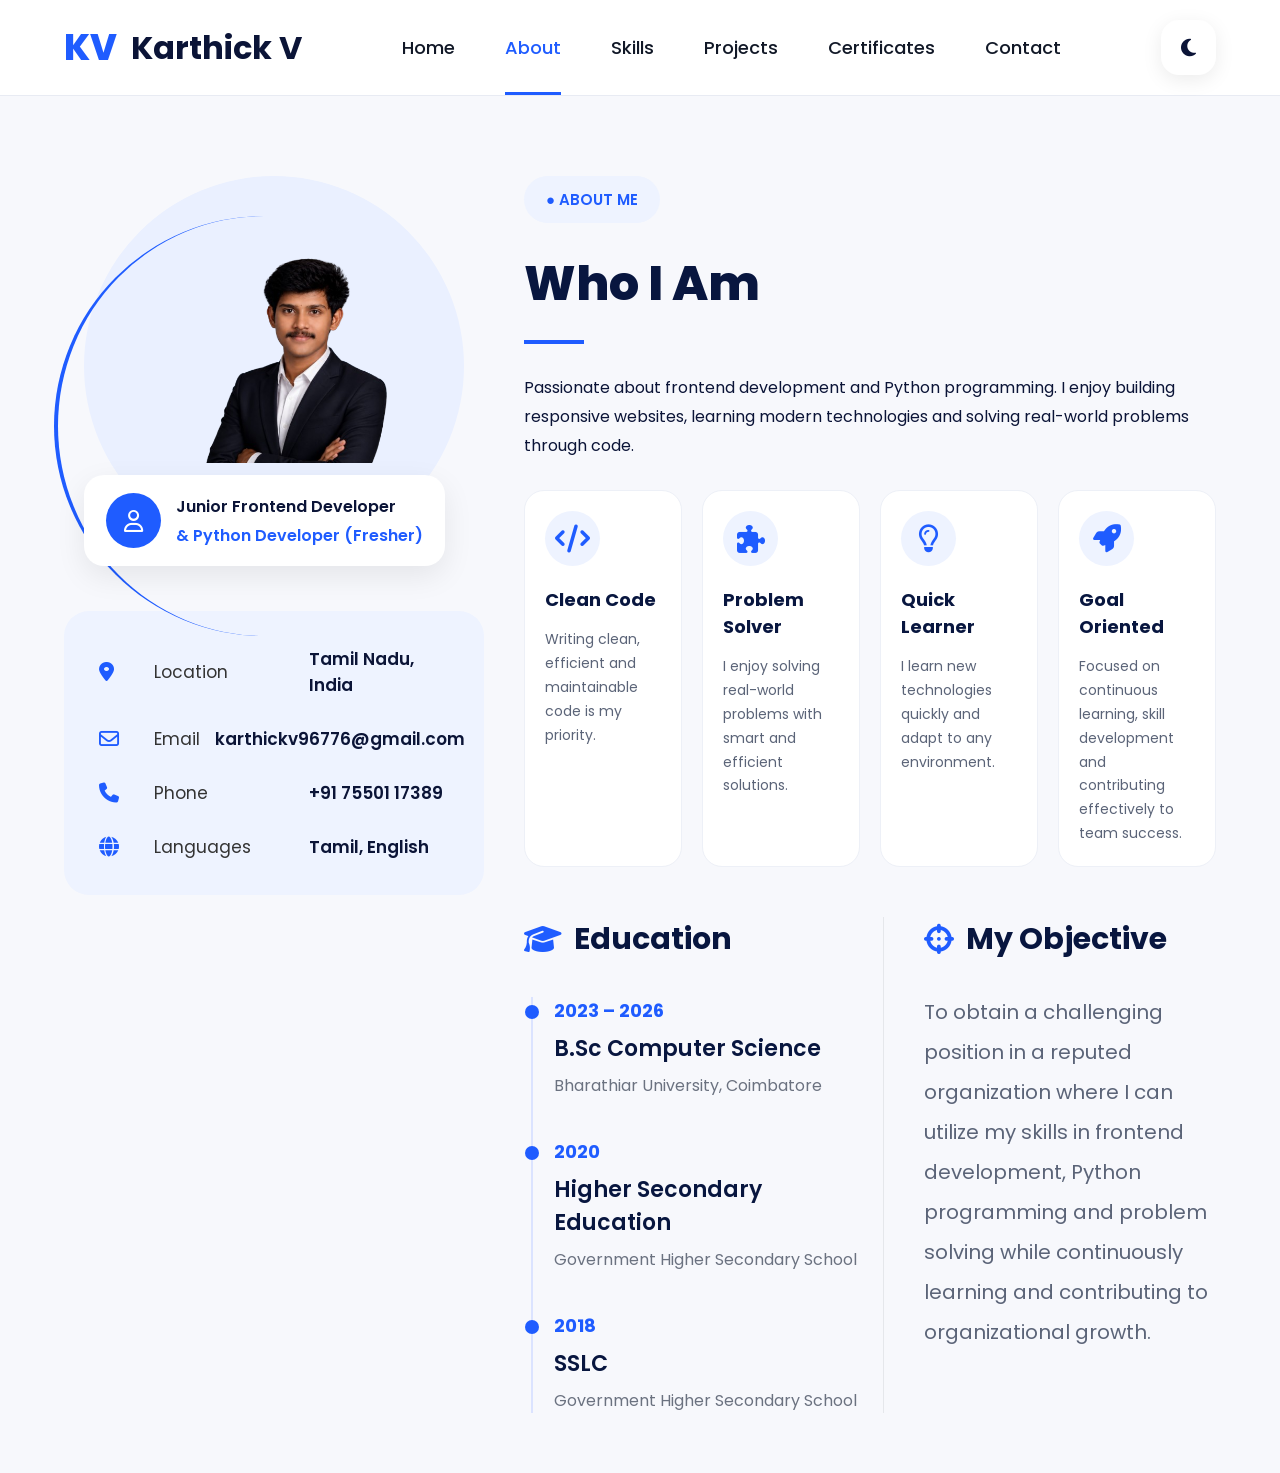
==== about.html @ c457a30e "Initial portfolio website upload" ====
<!DOCTYPE html>
<html lang="en">

<head>

    <meta charset="UTF-8">
    <meta name="viewport" content="width=device-width, initial-scale=1.0">

    <title>About | Karthick V</title>

    <link rel="stylesheet" href="css/about.css">

    <link rel="stylesheet"
        href="https://cdnjs.cloudflare.com/ajax/libs/font-awesome/6.7.2/css/all.min.css">

</head>

<body>

    <!-- ========================= -->
    <!-- HEADER -->
    <!-- ========================= -->

    <header class="header">

        <div class="container">

            <div class="logo">

                <span class="logo-icon">KV</span>

                <h2>Karthick V</h2>

            </div>

            <nav class="navbar">

                <ul class="nav-links">

                    <li><a href="index.html">Home</a></li>

                    <li><a href="about.html" class="active">About</a></li>

                    <li><a href="skills.html">Skills</a></li>

                    <li><a href="projects.html">Projects</a></li>

                    <li><a href="certificates.html">Certificates</a></li>


                    <li><a href="contact.html">Contact</a></li>

                </ul>

            </nav>

            <div class="theme-toggle">

                <i class="fa-solid fa-moon"></i>

            </div>

        </div>

    </header>

    <!-- ========================= -->
    <!-- ABOUT SECTION -->
    <!-- ========================= -->

    <section class="about-section">

        <div class="container about-container">

            <!-- LEFT SIDE -->

            <div class="about-left">

                <div class="image-wrapper">

                    <div class="circle-bg"></div>

                    <div class="curve-design"></div>

                    <img src="assets/images/profile/karthick.png"
                        alt="Karthick V"
                        class="profile-image">

                    <div class="role-card">

                        <div class="role-icon">

                            <i class="fa-regular fa-user"></i>

                        </div>

                        <div class="role-text">

                            <h4>Junior Frontend Developer</h4>

                            <p>& Python Developer (Fresher)</p>

                        </div>

                    </div>

                </div>

                <!-- PERSONAL INFO CARD -->

                <div class="info-card">


                    <div class="info-item">

                        <i class="fa-solid fa-location-dot"></i>

                        <span>Location</span>

                        <strong>Tamil Nadu, India</strong>

                    </div>

                    <div class="info-item">

                        <i class="fa-regular fa-envelope"></i>

                        <span>Email</span>

                        <strong>karthickv96776@gmail.com</strong>

                    </div>

                    <div class="info-item">

                        <i class="fa-solid fa-phone"></i>

                        <span>Phone</span>

                        <strong>+91 75501 17389</strong>

                    </div>

                    <div class="info-item">

                        <i class="fa-solid fa-globe"></i>

                        <span>Languages</span>

                        <strong>Tamil, English</strong>

                    </div>

                </div>

            </div>

            <!-- RIGHT SIDE -->

            <div class="about-right">

                <div class="section-badge">

                    ● ABOUT ME

                </div>

                <h2 class="section-title">

                    Who I Am

                </h2>

                <div class="title-line"></div>

                <p class="about-description">

                    Passionate about frontend development and Python programming. I enjoy building responsive websites, learning modern technologies and solving real-world problems through code.

                </p>

                <!-- FEATURE CARDS -->

                <div class="feature-grid">

                    <div class="feature-card">

                        <div class="feature-icon">

                            <i class="fa-solid fa-code"></i>

                        </div>

                        <h3>Clean Code</h3>

                        <p>
                            Writing clean, efficient and maintainable code is
                            my priority.
                        </p>

                    </div>

                    <div class="feature-card">

                        <div class="feature-icon">

                            <i class="fa-solid fa-puzzle-piece"></i>

                        </div>

                        <h3>Problem Solver</h3>

                        <p>
                            I enjoy solving real-world problems with smart and
                            efficient solutions.
                        </p>

                    </div>

                    <div class="feature-card">

                        <div class="feature-icon">

                            <i class="fa-regular fa-lightbulb"></i>

                        </div>

                        <h3>Quick Learner</h3>

                        <p>
                            I learn new technologies quickly and adapt to any
                            environment.
                        </p>

                    </div>

                    <div class="feature-card">

                        <div class="feature-icon">

                            <i class="fa-solid fa-rocket"></i>

                        </div>

                        <h3>Goal Oriented</h3>

                        <p>
                            Focused on continuous learning, skill development and contributing effectively to team success.
                        </p>

                    </div>

                </div>

                <!-- EDUCATION + OBJECTIVE -->

                <div class="bottom-content">

                    <!-- EDUCATION -->

                    <div class="education-section">

                        <h3>

                            <i class="fa-solid fa-graduation-cap"></i>

                            Education

                        </h3>

                        <div class="timeline">

                            <div class="timeline-item">

                                <h4>2023 – 2026</h4>

                                <p>B.Sc Computer Science</p>

                                <span>
                                    Bharathiar University, Coimbatore
                                </span>

                            </div>

                            <div class="timeline-item">

                                <h4>2020</h4>

                                <p>Higher Secondary Education</p>

                                <span>
                                    Government Higher Secondary School
                                </span>

                            </div>

                            <div class="timeline-item">

                                <h4>2018</h4>

                                <p>SSLC</p>

                                <span>
                                    Government Higher Secondary School
                                </span>

                            </div>

                        </div>

                    </div>

                    <!-- OBJECTIVE -->

                    <div class="objective-section">

                        <h3>

                            <i class="fa-solid fa-crosshairs"></i>

                            My Objective

                        </h3>

                        <p>

                            To obtain a challenging position in a reputed organization where I can utilize my skills in frontend development, Python programming and problem solving while continuously learning and contributing to organizational growth.

                        </p>

                        
                    </div>

                </div>

            </div>

        </div>

    </section>

</body>

</html>
---- css/about.css ----
/* ========================= */
/* GOOGLE FONT */
/* ========================= */

@import url('https://fonts.googleapis.com/css2?family=Poppins:wght@300;400;500;600;700;800&display=swap');

/* ========================= */
/* RESET */
/* ========================= */

*{
    margin:0;
    padding:0;
    box-sizing:border-box;
}

html{
    scroll-behavior:smooth;
}

body{
    font-family:'Poppins',sans-serif;
    background:#f7f8fc;
    color:#0b1437;
    overflow-x:hidden;
}

a{
    text-decoration:none;
}

ul{
    list-style:none;
}

img{
    max-width:100%;
    display:block;
}

/* ========================= */
/* COMMON */
/* ========================= */

.container{
    width:90%;
    max-width:1300px;
    margin:auto;
}

/* ========================= */
/* HEADER */
/* ========================= */

.header{
    width:100%;
    background:#ffffff;
    border-bottom:1px solid #e8ebf3;
    position:sticky;
    top:0;
    z-index:1000;
}

.header .container{
    display:flex;
    justify-content:space-between;
    align-items:center;
    height:95px;
}

/* ========================= */
/* LOGO */
/* ========================= */

.logo{
    display:flex;
    align-items:center;
    gap:14px;
}

.logo-icon{
    font-size:36px;
    font-weight:800;
    color:#1f5cff;
}

.logo h2{
    font-size:32px;
    font-weight:700;
}

/* ========================= */
/* NAVIGATION */
/* ========================= */

.nav-links{
    display:flex;
    align-items:center;
    gap:50px;
}

.nav-links a{
    color:#111827;
    font-size:18px;
    font-weight:500;
    transition:.3s;
    position:relative;
}

.nav-links a:hover{
    color:#1f5cff;
}

.nav-links a.active{
    color:#1f5cff;
}

.nav-links a.active::after{
    content:"";
    position:absolute;
    left:0;
    bottom:-35px;
    width:100%;
    height:3px;
    background:#1f5cff;
}

/* ========================= */
/* THEME TOGGLE */
/* ========================= */

.theme-toggle{
    width:55px;
    height:55px;
    background:#fff;
    border-radius:18px;
    display:flex;
    justify-content:center;
    align-items:center;
    cursor:pointer;
    box-shadow:0 5px 20px rgba(0,0,0,.08);
}

.theme-toggle i{
    font-size:20px;
}

/* ========================= */
/* ABOUT SECTION */
/* ========================= */

.about-section{
    padding:60px 0;
}

.about-container{
    display:grid;
    grid-template-columns:420px 1fr;
    gap:40px;
    align-items:start;
}

/* ========================= */
/* LEFT SIDE */
/* ========================= */

.about-left{
    display:flex;
    flex-direction:column;
    gap:35px;
}

/* ========================= */
/* IMAGE WRAPPER */
/* ========================= */

.image-wrapper{
    position:relative;
    height:420px;
    display:flex;
    justify-content:center;
    align-items:center;
}

/* CIRCLE */

.circle-bg{
    position:absolute;
    width:380px;
    height:380px;
    border-radius:50%;
    background:#eaf0ff;
    z-index:1;
}

/* CURVE */

.curve-design{
    position:absolute;
    width:420px;
    height:420px;
    border-left:4px solid #1f5cff;
    border-radius:50%;
    right:10px;
    top:60px;
    z-index:2;
}

/* IMAGE */

.profile-image{
    width:320px;
    position:relative;
    top:-10px;
    z-index:5;
}

/* ========================= */
/* ROLE CARD */
/* ========================= */

.role-card{
    position:absolute;
    left:20px;
    bottom:10px;

    background:#fff;
    border-radius:20px;

    padding:18px 22px;

    display:flex;
    align-items:center;
    gap:15px;

    min-width:320px;

    z-index:10;

    box-shadow:
    0 10px 30px rgba(0,0,0,.08);
}

.role-icon{
    width:55px;
    height:55px;
    border-radius:50%;

    background:#1f5cff;

    display:flex;
    justify-content:center;
    align-items:center;
}

.role-icon i{
    color:#fff;
    font-size:22px;
}

.role-text h4{
    font-size:16px;
    font-weight:600;
    color:#0b1437;
}

.role-text p{
    color:#1f5cff;
    font-size:16px;
    font-weight:600;
    margin-top:4px;
}

/* ========================= */
/* INFO CARD */
/* ========================= */

.info-card{
    background:#eef3ff;

    border-radius:25px;

    padding:35px;
}

.info-item{
    display:grid;
    grid-template-columns:40px 1fr 1fr;

    align-items:center;

    gap:15px;

    margin-bottom:28px;
}

.info-item:last-child{
    margin-bottom:0;
}

.info-item i{
    color:#1f5cff;
    font-size:20px;
}

.info-item span{
    font-size:17px;
    color:#333;
}

.info-item strong{
    font-size:17px;
    font-weight:600;
    color:#0b1437;
}

/* ========================= */
/* RIGHT SIDE */
/* ========================= */

.about-right{
    padding-top:20px;
}

/* BADGE */

.section-badge{
    display:inline-flex;

    align-items:center;

    gap:10px;

    padding:12px 22px;

    border-radius:30px;

    background:#eef3ff;

    color:#1f5cff;

    font-size:15px;

    font-weight:600;

    margin-bottom:25px;
}

/* TITLE */

.section-title{
    font-size:48px;
    font-weight:800;
    color:#08163f;
}

.title-line{
    width:60px;
    height:4px;
    background:#1f5cff;
    margin:20px 0 30px;
}

/* DESCRIPTION */

.about-description{
    font-size:16px;
    line-height:1.8;
    margin-bottom:30px;
}

/* ========================= */
/* FEATURE CARDS */
/* ========================= */

.feature-grid{
    display:grid;
    grid-template-columns:repeat(4,1fr);
    gap:20px;
    margin-bottom:50px;
}

.feature-card{
    background:#ffffff;
    border:1px solid #edf0f7;
    border-radius:20px;
    padding:20px;
    transition:.3s;
}

.feature-card:hover{
    transform:translateY(-8px);
    box-shadow:0 15px 35px rgba(0,0,0,.08);
}

.feature-icon{
    width:55px;
    height:55px;
    border-radius:50%;
    background:#eef3ff;

    display:flex;
    justify-content:center;
    align-items:center;

    margin-bottom:20px;
}

.feature-icon i{
    color:#1f5cff;
    font-size:28px;
}

.feature-card h3{
    font-size:18px;
    color:#08163f;
    margin-bottom:15px;
}

.feature-card p{
    font-size:14px;
    line-height:1.7;
    color:#5b6478;
}

/* ========================= */
/* BOTTOM CONTENT */
/* ========================= */

.bottom-content{
    display:grid;
    grid-template-columns:1fr 1fr;
    gap:25px;
    margin-top:20px;
}

/* ========================= */
/* EDUCATION SECTION */
/* ========================= */

.education-section h3{
    font-size:30px;
    color:#08163f;
    margin-bottom:35px;

    display:flex;
    align-items:center;
    gap:12px;
}

.education-section h3 i{
    color:#1f5cff;
}

.timeline{
    position:relative;
    padding-left:30px;
}

.timeline::before{
    content:"";
    position:absolute;
    left:7px;
    top:0;
    width:2px;
    height:100%;
    background:#dbe3ff;
}

.timeline-item{
    position:relative;
    margin-bottom:40px;
}

.timeline-item:last-child{
    margin-bottom:0;
}

.timeline-item::before{
    content:"";
    position:absolute;
    left:-29px;
    top:8px;

    width:14px;
    height:14px;

    border-radius:50%;
    background:#1f5cff;
}

.timeline-item h4{
    color:#1f5cff;
    font-size:18px;
    margin-bottom:8px;
}

.timeline-item p{
    font-size:22px;
    font-weight:600;
    color:#08163f;
    margin-bottom:8px;
}

.timeline-item span{
    color:#6b7280;
    font-size:16px;
}

/* ========================= */
/* OBJECTIVE SECTION */
/* ========================= */

.objective-section{
    border-left:1px solid #e5e7eb;
    padding-left:40px;
}

.objective-section h3{
    font-size:30px;
    color:#08163f;
    margin-bottom:30px;

    display:flex;
    align-items:center;
    gap:12px;
}

.objective-section h3 i{
    color:#1f5cff;
}

.objective-section p{
    font-size:20px;
    line-height:2;
    color:#5b6478;
    margin-bottom:35px;
}

/* ========================= */
/* STATS CARD */
/* ========================= */

.stats-card{
    background:#eef3ff;

    border-radius:20px;

    padding:15px;

    display:grid;
    grid-template-columns:repeat(4,1fr);

    gap:20px;
}

.stat{
    text-align:center;
    position:relative;
}

.stat:not(:last-child)::after{
    content:"";
    position:absolute;
    right:-10px;
    top:10px;

    width:1px;
    height:60px;

    background:#d4ddff;
}

.stat h2{
    color:#1f5cff;
    font-size:28px;
    margin-bottom:10px;
}

.stat span{
    color:#08163f;
    font-size:15px;
    font-weight:500;
    line-height:1.5;
}

/* ========================= */
/* RESPONSIVE */
/* ========================= */

@media(max-width:1200px){

    .about-container{
        grid-template-columns:1fr;
    }

    .about-left{
        align-items:center;
    }

    .about-right{
        padding-top:0;
    }

    .feature-grid{
        grid-template-columns:repeat(2,1fr);
    }

}

@media(max-width:992px){

    .bottom-content{
        grid-template-columns:1fr;
    }

    .objective-section{
        border-left:none;
        padding-left:0;
    }

    .stats-card{
        grid-template-columns:repeat(2,1fr);
    }

    .section-title{
        font-size:48px;
    }

}

@media(max-width:768px){

    .nav-links{
        display:none;
    }

    .feature-grid{
        grid-template-columns:1fr;
    }

    .section-title{
        font-size:40px;
    }

    .about-description{
        font-size:18px;
    }

    .info-item{
        grid-template-columns:35px 1fr;
    }

    .info-item strong{
        grid-column:2;
    }

    .stats-card{
        grid-template-columns:1fr;
    }

    .stat:not(:last-child)::after{
        display:none;
    }

}

@media(max-width:576px){

    .image-wrapper{
        height:420px;
    }

    .circle-bg{
        width:320px;
        height:320px;
    }

    .curve-design{
        width:280px;
        height:280px;
    }

    .profile-image{
        width:260px;
    }

    .role-card{
        min-width:260px;
        padding:15px;
    }

    .role-text h4{
        font-size:14px;
    }

    .section-title{
        font-size:34px;
    }

    .objective-section p{
        font-size:17px;
    }

}
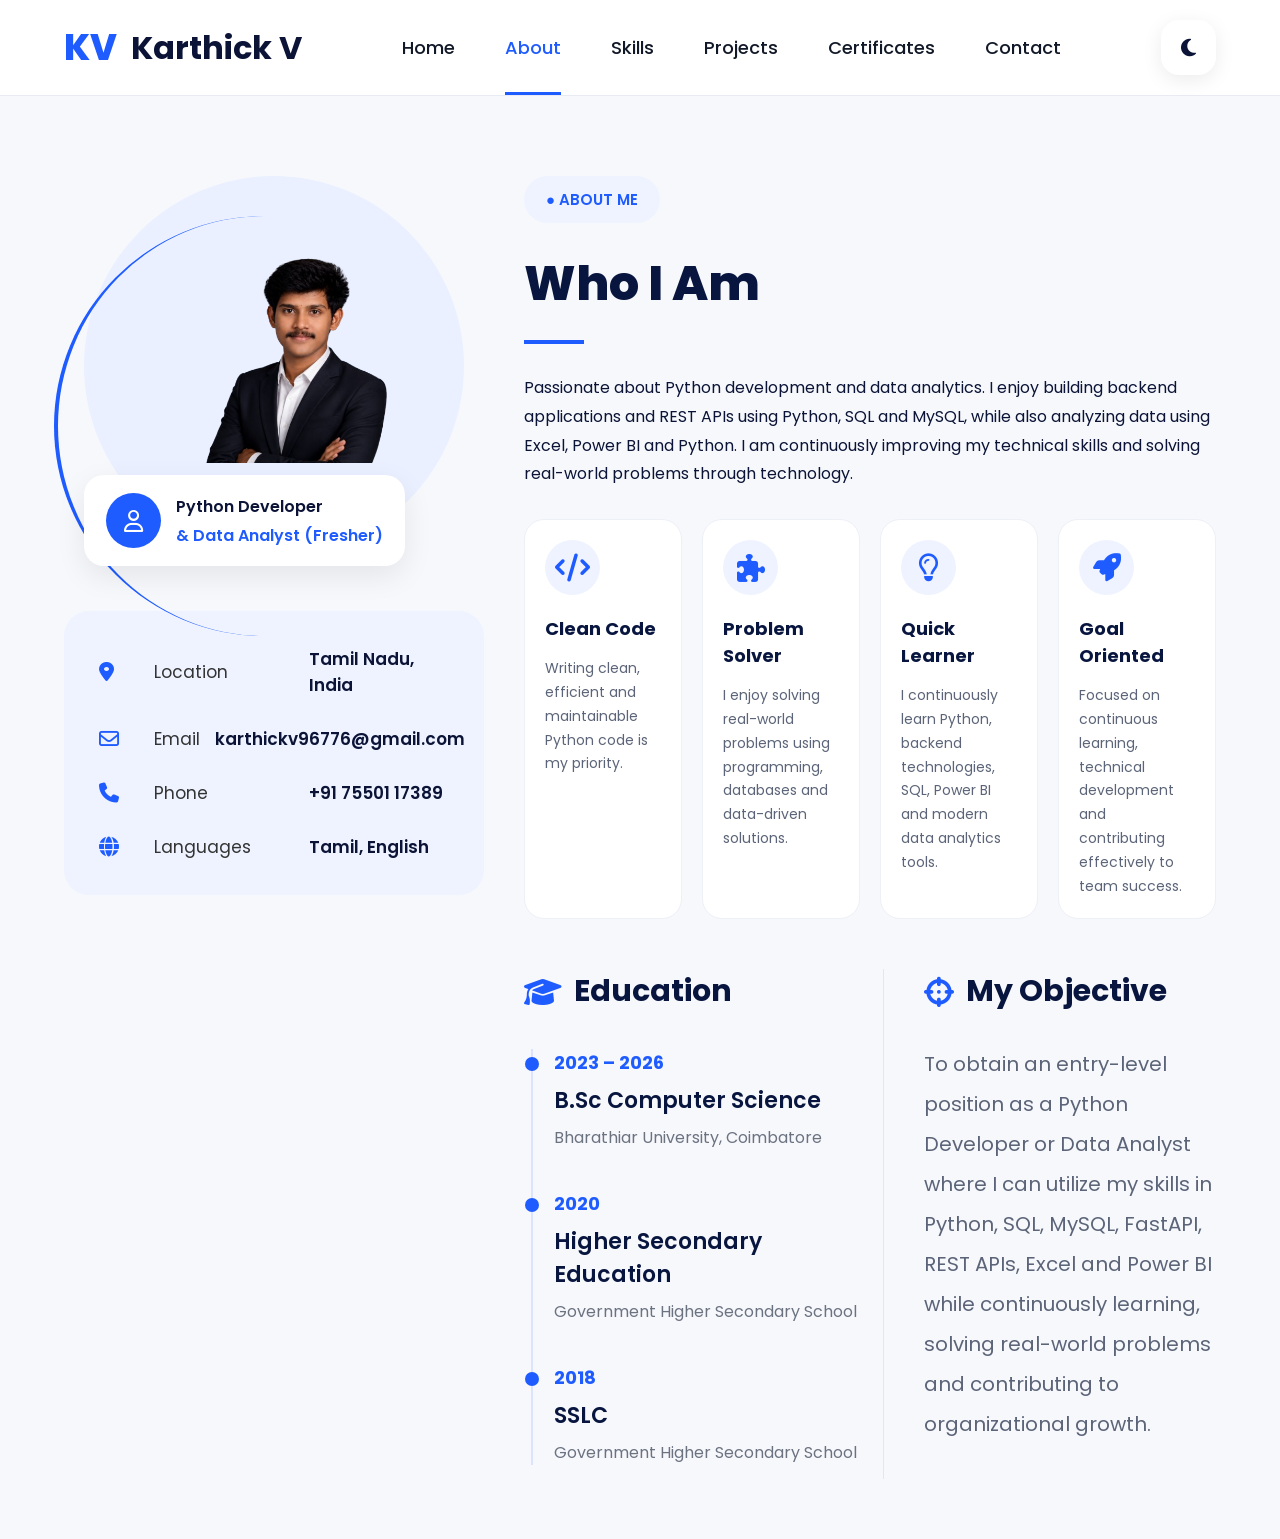
==== commit aee10052: "Update about.html" ====
--- a/about.html
+++ b/about.html
@@ -47,7 +47,6 @@
 
                     <li><a href="certificates.html">Certificates</a></li>
 
-
                     <li><a href="contact.html">Contact</a></li>
 
                 </ul>
@@ -96,9 +95,9 @@
 
                         <div class="role-text">
 
-                            <h4>Junior Frontend Developer</h4>
-
-                            <p>& Python Developer (Fresher)</p>
+                            <h4>Python Developer</h4>
+
+                            <p>& Data Analyst (Fresher)</p>
 
                         </div>
 
@@ -110,7 +109,6 @@
 
                 <div class="info-card">
 
-
                     <div class="info-item">
 
                         <i class="fa-solid fa-location-dot"></i>
@@ -175,7 +173,7 @@
 
                 <p class="about-description">
 
-                    Passionate about frontend development and Python programming. I enjoy building responsive websites, learning modern technologies and solving real-world problems through code.
+                    Passionate about Python development and data analytics. I enjoy building backend applications and REST APIs using Python, SQL and MySQL, while also analyzing data using Excel, Power BI and Python. I am continuously improving my technical skills and solving real-world problems through technology.
 
                 </p>
 
@@ -194,8 +192,8 @@
                         <h3>Clean Code</h3>
 
                         <p>
-                            Writing clean, efficient and maintainable code is
-                            my priority.
+                            Writing clean, efficient and maintainable Python
+                            code is my priority.
                         </p>
 
                     </div>
@@ -211,8 +209,8 @@
                         <h3>Problem Solver</h3>
 
                         <p>
-                            I enjoy solving real-world problems with smart and
-                            efficient solutions.
+                            I enjoy solving real-world problems using
+                            programming, databases and data-driven solutions.
                         </p>
 
                     </div>
@@ -228,8 +226,8 @@
                         <h3>Quick Learner</h3>
 
                         <p>
-                            I learn new technologies quickly and adapt to any
-                            environment.
+                            I continuously learn Python, backend technologies,
+                            SQL, Power BI and modern data analytics tools.
                         </p>
 
                     </div>
@@ -245,7 +243,9 @@
                         <h3>Goal Oriented</h3>
 
                         <p>
-                            Focused on continuous learning, skill development and contributing effectively to team success.
+                            Focused on continuous learning, technical
+                            development and contributing effectively to team
+                            success.
                         </p>
 
                     </div>
@@ -324,11 +324,10 @@
 
                         <p>
 
-                            To obtain a challenging position in a reputed organization where I can utilize my skills in frontend development, Python programming and problem solving while continuously learning and contributing to organizational growth.
-
-                        </p>
-
-                        
+                            To obtain an entry-level position as a Python Developer or Data Analyst where I can utilize my skills in Python, SQL, MySQL, FastAPI, REST APIs, Excel and Power BI while continuously learning, solving real-world problems and contributing to organizational growth.
+
+                        </p>
+
                     </div>
 
                 </div>
@@ -341,4 +340,4 @@
 
 </body>
 
-</html>+</html>
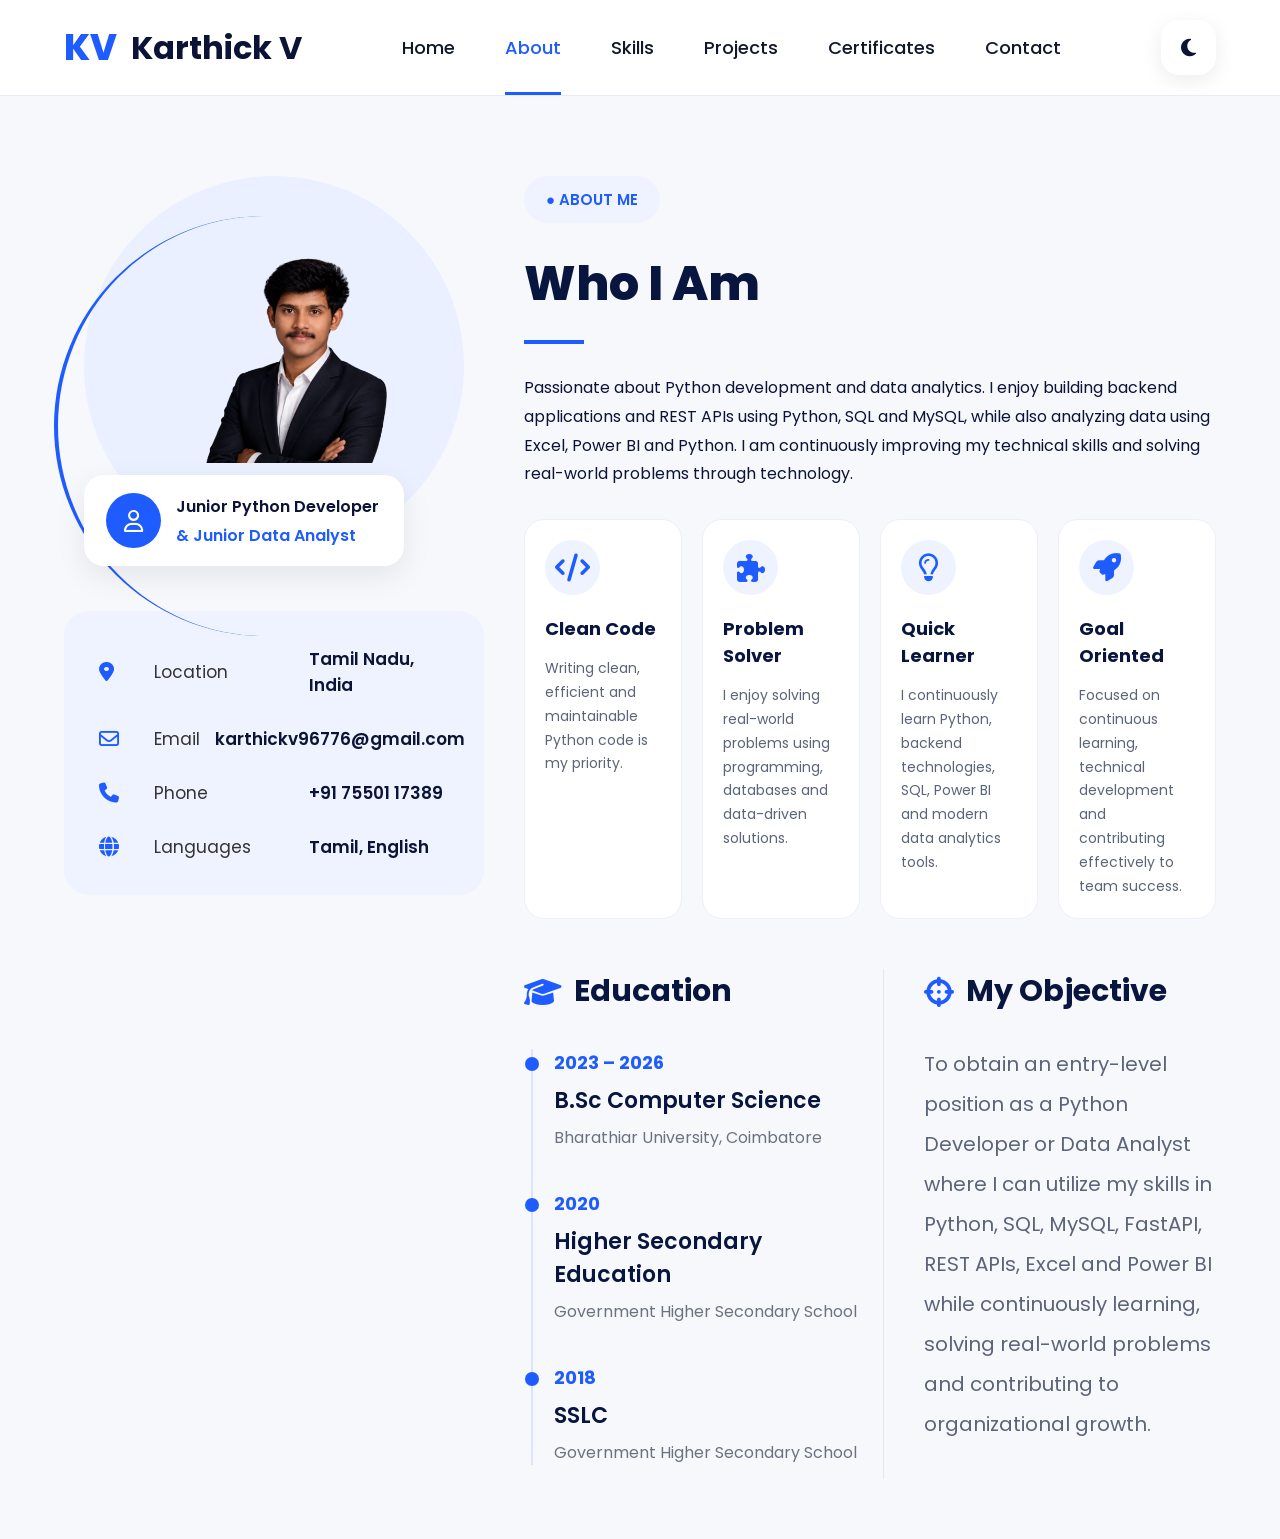
==== commit 3308f051: "Update about.html" ====
--- a/about.html
+++ b/about.html
@@ -95,9 +95,9 @@
 
                         <div class="role-text">
 
-                            <h4>Python Developer</h4>
-
-                            <p>& Data Analyst (Fresher)</p>
+                            <h4>Junior Python Developer</h4>
+
+                            <p>& Junior Data Analyst </p>
 
                         </div>
 
